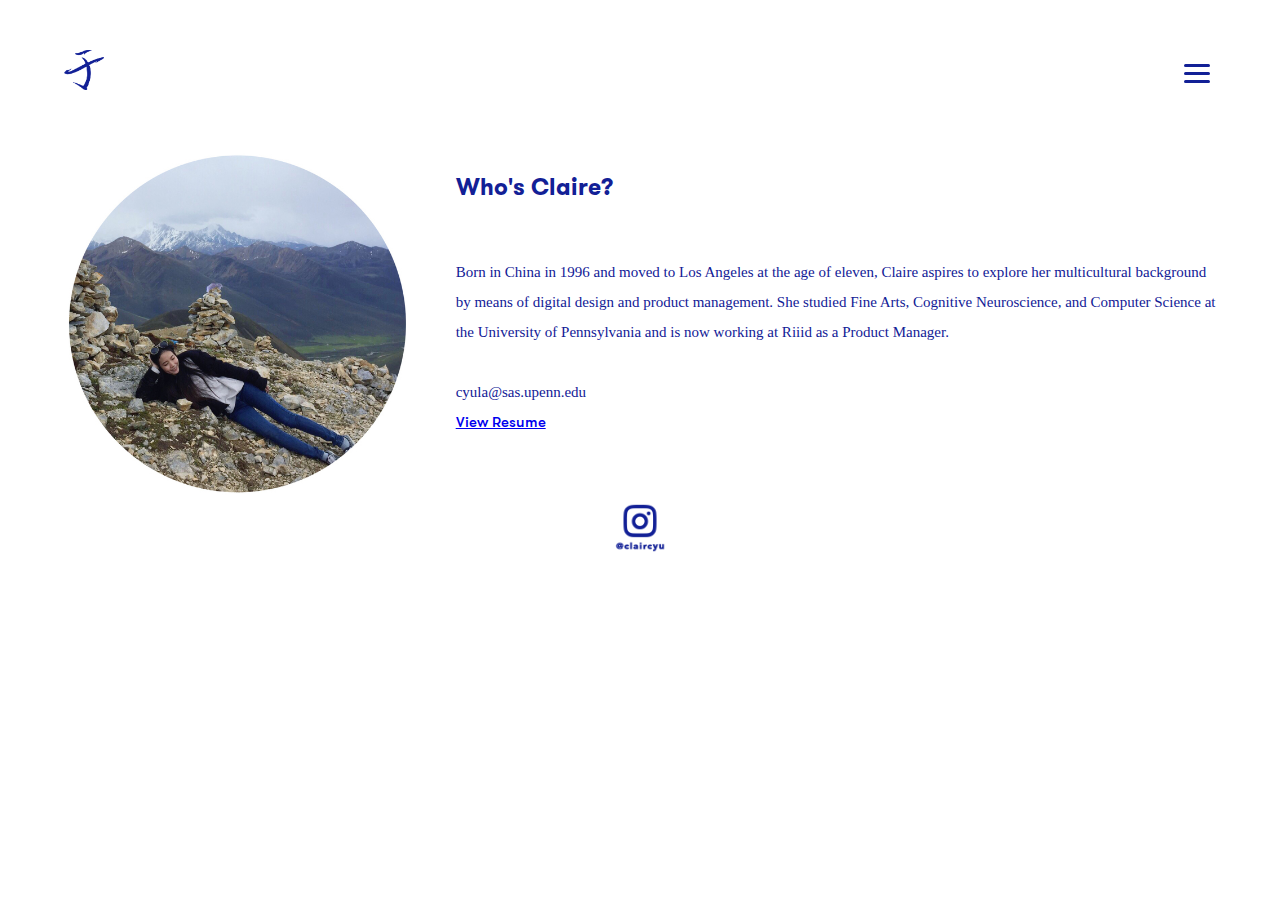
==== about.html @ 1104c62d "About Page Update" ====
<!doctype html>
<html>
    <head>
        <meta charset="utf-8">
        <title>Claire Chen</title>
        <link rel="shortcut icon" type="img/png" href="elements/MyLogo2.png">
        <link href="https://fonts.googleapis.com/css?family=Playfair+Display" rel="stylesheet">
        <link rel="stylesheet" type="text/css" href="main.css">
    </head>

    <body>
        <div class="header">
            <div class="logo">
                <a href="index.html">
                    <img src="elements/MyLogo2.png" width="40" height="40">
                </a>
            </div>

            <div class="menu">
                <button class="navicon">
                    <div id="nav-icon2" onclick="openClose()">
                        <span></span>
                        <span></span>
                        <span></span>
                        <span></span>
                        <span></span>
                        <span></span>
                    </div>
                </button>
            </div>
        </div>

        <div id="myNav" class="overlay">
            <div class="overlay-content">
                <a href="about.html">About</a>
                <a href="conceptart.html"> Conceptual Art </a>
                <a href="graphicDesign.html"> Graphic Design </a>
                <a href="illustration.html"> Illustrations </a>
                <a href="https://ooh-ooh-ooh.herokuapp.com"> 3D Modeling </a>
            </div>
        </div>

        <div class="aboutPage">
            <img src="elements/profile.jpg">

            <p>
                <span> Who's Claire? <br><br></span>

                Born in China in 1996 and moved to Los Angeles at the age of eleven, 
                Claire aspires to explore her multicultural background by means of 
                digital design and product management. She studied Fine Arts, Cognitive Neuroscience, 
                and Computer Science at the University of Pennsylvania and is now working at Riiid as
                a Product Manager. 
                <br><br>

                cyula@sas.upenn.edu <br>

                <a href="elements/Claire-Chen-Resume-2022.pdf"> 
                    View Resume
                </a>
            </p>

            
        </div>

        <a class="insta" href="https://www.instagram.com/claircyu/">
            <img src="elements/instalogo.png">
        </a>
       
        <script src="https://code.jquery.com/jquery-3.3.1.slim.min.js" integrity="sha256-3edrmyuQ0w65f8gfBsqowzjJe2iM6n0nKciPUp8y+7E=" crossorigin="anonymous"></script>
        <script src="index.js"></script>
    </body>

</html>
---- main.css ----
/* Page body margin and font size*/
body {
    font-size: 20px;
    margin: 150px 5% 3%;
    font-family: Avenir Next;
}

/* Font for header menu */
@font-face {
    font-family: headerFont;
    src: url('./elements/GTWalsheimBold.woff2');
}

@font-face {
    font-family: titleFont;
    src: url('./elements/GTWalsheimMedium.woff2');
}

/* Header content */
.header {  
    margin: 50px 0%;
    overflow: hidden;
    position: fixed;
    top: 0;
    width: 90%;
    display: flex;
    justify-content: space-between;
}

.menu {
    width: 63px;
    display: flex;
    justify-content: space-between;
    align-items: center;
}

.menu a:hover {
    color: #b94958;
}

/* Button and animation */
.navicon {
    border: none;
    background: transparent;
    outline: none;
    display: block;
    position: absolute;
    right: 0;
}

.navicon:hover {
    transform: skew(-15deg);
}

#nav-icon2 {
    width: 26px;
    height: 26px;
    position: relative;
    -webkit-transform: rotate(0deg);
    -moz-transform: rotate(0deg);
    -o-transform: rotate(0deg);
    transform: rotate(0deg);
    -webkit-transition: .5s ease-in-out;
    -moz-transition: .5s ease-in-out;
    -o-transition: .5s ease-in-out;
    transition: .5s ease-in-out;
    cursor: pointer;
}
  
#nav-icon2 span {
    display: block;
    position: absolute;
    height: 3px;
    width: 50%;
    background: #122096;
    opacity: 1;
    -webkit-transform: rotate(0deg);
    -moz-transform: rotate(0deg);
    -o-transform: rotate(0deg);
    transform: rotate(0deg);
    -webkit-transition: .25s ease-in-out;
    -moz-transition: .25s ease-in-out;
    -o-transition: .25s ease-in-out;
    transition: .25s ease-in-out;
}
  
#nav-icon2 span:nth-child(even) {
    left: 50%;
    border-radius: 0 9px 9px 0;
}
  
#nav-icon2 span:nth-child(odd) {
    left: 0px;
    border-radius: 9px 0 0 9px;
}
  
#nav-icon2 span:nth-child(1), #nav-icon2 span:nth-child(2) {
    top: 4px;
}
  
#nav-icon2 span:nth-child(3), #nav-icon2 span:nth-child(4) {
    top: 12px;
}
  
#nav-icon2 span:nth-child(5), #nav-icon2 span:nth-child(6) {
    top: 20px;
}
  
#nav-icon2.open span:nth-child(1),#nav-icon2.open span:nth-child(6) {
    -webkit-transform: rotate(45deg);
    -moz-transform: rotate(45deg);
    -o-transform: rotate(45deg);
    transform: rotate(45deg);
}
  
#nav-icon2.open span:nth-child(2),#nav-icon2.open span:nth-child(5) {
    -webkit-transform: rotate(-45deg);
    -moz-transform: rotate(-45deg);
    -o-transform: rotate(-45deg);
    transform: rotate(-45deg);
}
  
#nav-icon2.open span:nth-child(1) {
    left: 2px;
    top: 7px;
}
  
#nav-icon2.open span:nth-child(2) {
    left: calc(50% - 2px);
    top: 7px;
}
  
#nav-icon2.open span:nth-child(3) {
    left: -50%;
    opacity: 0;
}
  
#nav-icon2.open span:nth-child(4) {
    left: 100%;
    opacity: 0;
}
  
#nav-icon2.open span:nth-child(5) {
    left: 2px;
    top: 16px;
}
  
#nav-icon2.open span:nth-child(6) {
    left: calc(50% - 2px);
    top: 16px;
}

/* Dropdown menu */
.overlay {
    height: 0%;
    width: 100%;
    position: fixed;
    z-index: 1;
    top: 120px;
    left: 0;
    background-color: rgb(18,32,150);
    background-color: rgba(18,32,150, 0.9);
    overflow-y: hidden;
    transition: 0.5s;
}

.overlay-content {
    position: relative;
    top: 25%;
    width: 100%;
    text-align: center;
}

.overlay a {
    padding: 8px;
    text-decoration: none;
    color: white;
    display: block;
    transition: 0.3s;
    font-family: headerFont;
    font-size: 20px;
}

.overlay a:hover, .overlay a:focus {
    color: #f1f1f1;
}

/* Videos  */
.graphics {
    display: flex;
    justify-content: space-between;
    margin: 10% 0 3%;
} 

.graphic {
    width: 13%;
    min-width: 100px;
}

.graphic video {
    display: none;
    width: 100%;
}

.graphic img {
    width: 100%;
}

/* Main page content */

.row1 {
    margin-right: 20%;
    margin-left: 3%;
    margin-bottom: -7%;
    display: flex;
    justify-content: space-between;
}

.row2 {
    display: flex;
    margin-bottom: -7%;
    justify-content: center;
}

.row3 {
    margin-left: 20%;
    margin-right: 3%;
    display: flex;
    justify-content: space-between;
}

.content img {
    width: 100%;
    display: block;
    -moz-transition: all 0.3s;
    -webkit-transition: all 0.3s;
    transition: all 0.3s;
}

.middle{
    transition: 0.3s ease;
    opacity: 0;
    position: absolute;
    top: 50%;
    left: 50%;
    transform: translate(-50%, -50%);
    -ms-transform: translate(-50%, -50%);
    text-align: center;
}

.content a {
    overflow: hidden;
}

.content a:hover img {
    transform: scale(1.3);
    /* filter: brightness(50%); */
    opacity: 0.2;
}

.content a:hover .middle {
    opacity: 1;
}

.text {
    color: #0b1861;
    font-size: 120%;
    font-family: headerFont;
}

.T, .I, .C, .A {
    position: relative;
    width: 25%;
}

.G {
    position: relative;
    width: 18%;
}

/* Footer */
.insta {
    display: flex;
    justify-content: center;
}

.insta img {
    width: 5%;
    height: 5%;
}

/* Illustration, graphic design, and conceptual art page */

/* titles */
.illustrationsTitle, .graphicDesignTitle, .conceptualArtTitle {
    text-align: center;
    color: #122096;
    font-family: headerFont;
    margin: 10% 0;
    font-size: 23px;
}

/* text */
.graphicDesign p, .conceptualArt p, .holzerDesign p {
    text-align: initial;
    /* font-family: 'Playfair Display', serif; */
    color: #122096;
    margin-top: auto;
    margin-bottom: 3%;
    line-height: 2;
    font-size: 15px;
} 

/* subtitle */
.graphicDesign span, .conceptualArt span, .holzerDesign span {
    font-family: Avenir Next;
    font-size: 17px;
}

/* each row */
.graphicDesign div, .conceptualArt div {
    display: flex;
    justify-content: space-between;
    margin-bottom: 2%;
}

/* shadow */
.graphicDesign img, .conceptualArt img, .illustrations img, .holzerDesign img, .holzerDesign video {
    box-shadow: 10px 10px 10px rgba(0, 0, 0, .1);
}

/* illustrations imgs */
/* divs */
.first, .second, .third, .fourth, .fifth, .sixth {
    display: flex;
    justify-content: space-around;
    margin-bottom: 3%;
}

.illustrations img, .illustrations video, .illustrations gif {
    width: 100%;
    display: block;
}

.wolf {
    width: 28%;
}

.animals {
    width: 28%;
}

.girl {
    width: 35%;
}

.albumCover, .piggy, .love1 {
    width: 30%;
}

.jesus, .cake, .love2 {
    width: 30%;
}

.dragon {
    width: 32%;
}

.rebel {
    width: 30%;
}

.zack {
    width: 26%;
}

.hateful {
    width: 28%;
}

.fish {
    width: 53%;
}

.stranger {
    width: 80%;
}

/* graphic design page */
.perch1 {
    width: 50%;
    height: 50%;
}

.perch2 {
    width: 45%;
    height: 45%;
}

.tairis1 {
    width: 50%;
    height: 50%;
}

.tairis2 {
    width: 45%;
    height: 45%;
}

.yes img {
    width: 23%;
    height: 23%;
}

.penn1 {
    width: 60%;
    height: 60%;
}

.penn2 {
    width: 35%;
    height: 35%;
}

.heyday1 {
    width: 50%;
    height: 50%;
}

.heyday2 {
    width: 45%;
    height: 45%;
}

/* concept art imgs */
/* Margin is either 2 or 4%; Title right = margin-right */

.final {
    width: 55%;
    height: 55%;
}

.final2 {
    width: 40%;
    height: 40%;  
}

/* .mhe {
    display: flex;
    justify-content: flex-end;
    align-items: flex-end;
} */

.claire1 {
    width: 45%;
    height: 45%;
}

.claire2 {
    width: 50%;
    height: 50%;
}

.islandimg {
    width: 50%;
    height: 50%;
}

.islandgif {
    width: 45%;
    height: 45%;
}

.missing img {
    width: 31%;
    height: 31%;
}

.missing2 img {
    width: 100%;
    height: 100%;
}

.chinatown img {
    width: 23%;
    height: 23%;
}

.hsh img {
    width: 47%;
    height: 47%;
}

.wings img {
    width: 47%;
    height: 47%;
}


/* Holzer section */
.holzerDesign div {
    margin-bottom: 2%;
}

.catalogue div, .poster, .promo, .website {
    margin-bottom: 2%;
    display: flex;
    justify-content: space-between;
}


.work1 img {
    width: 40%;
    height: 40%;
    margin-right: 4%;
}

.work2 img {
    width: 30%;
    height: 30%;
}

.spread img {
    width: 100%;
    height: 100%;
}

.work3 img {
    width: 80%;
    height: 80%;
}

.poster img {
    width: 100%;
    height: 100%;
}

.promo video, .website video {
    margin: 0 17%;
    width: 70%;
    height: 70%;
}

/* About page */
.aboutPage {
    display: flex;
    justify-content: space-between;
    color: #122096;
    line-height: 2;
}

.aboutPage span {
    font-family: headerFont;
    font-size: 23px;
}

.aboutPage img {
    width: 30%;
    height: 30%;
    margin-right: 4%;
}

.aboutPage p {
    font-size: 15px;
}


.aboutPage a {
    font-family: titleFont;
    font-size: 15px;
}

.mobile1, .mobile2, .mobile3 {
    display: none;
}

/* Mobile setup */
@media screen and (max-width: 800px) {
    /* main */
    .content {
        display: flex;
        flex-direction: column;
        margin: 0 0 0 0;
    }

    .row1 a, .row3 a {
        width: 100%;
        margin-bottom: 5%;
        margin-top: 5%;
    }

    .row2 a {
        width: 40%;
    }

    .graphics {
        visibility: hidden;
        height: 0;
    }

    /* concept art, illustrations */
    .mobile2 img {
        margin: 0;
    }

    .illustrations div, .graphicDesign div, .holzerDesign div, .conceptualArt div, .conceptualArt p, .graphicDesign p, .holzerDesign p {
        display: none;
    }

    .mobile1, .mobile2, .mobile3 {
        color: #122096;
        display: block;
        line-height: 2;
        font-size: 15px;
        margin-bottom: 10%;
    }

    .mobile1 img, .mobile1 video, .mobile2 img, .mobile3 img, .mobile3 video {
        width: 100%;
        box-shadow: 10px 10px 10px rgba(0, 0, 0, .1);
    }

    .mobile1 span, .mobile2 span, .mobile3 span {
        font-size: 17px;
        font-family: Avenir Next;
    }
}

@media screen and (max-height: 450px) {
    .overlay {overflow-y: auto;}
    .overlay a {font-size: 20px}
    .overlay .closebtn {
      font-size: 40px;
      top: 15px;
      right: 35px;
    }
}
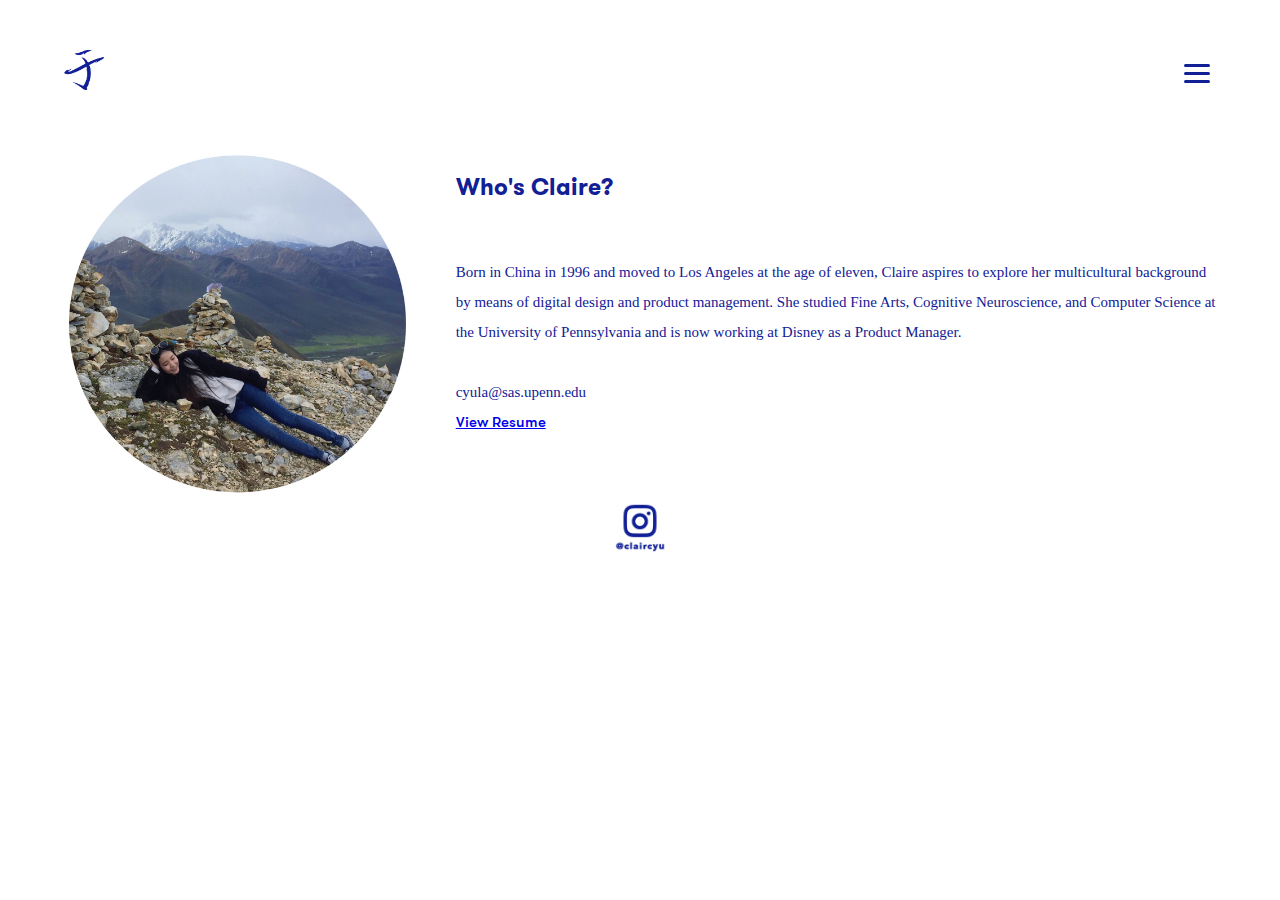
==== commit 110a0983: "Job and Resume Update" ====
--- a/about.html
+++ b/about.html
@@ -49,8 +49,7 @@
                 Born in China in 1996 and moved to Los Angeles at the age of eleven, 
                 Claire aspires to explore her multicultural background by means of 
                 digital design and product management. She studied Fine Arts, Cognitive Neuroscience, 
-                and Computer Science at the University of Pennsylvania and is now working at Riiid as
-                a Product Manager. 
+                and Computer Science at the University of Pennsylvania and is now working at Disney as a Product Manager. 
                 <br><br>
 
                 cyula@sas.upenn.edu <br>
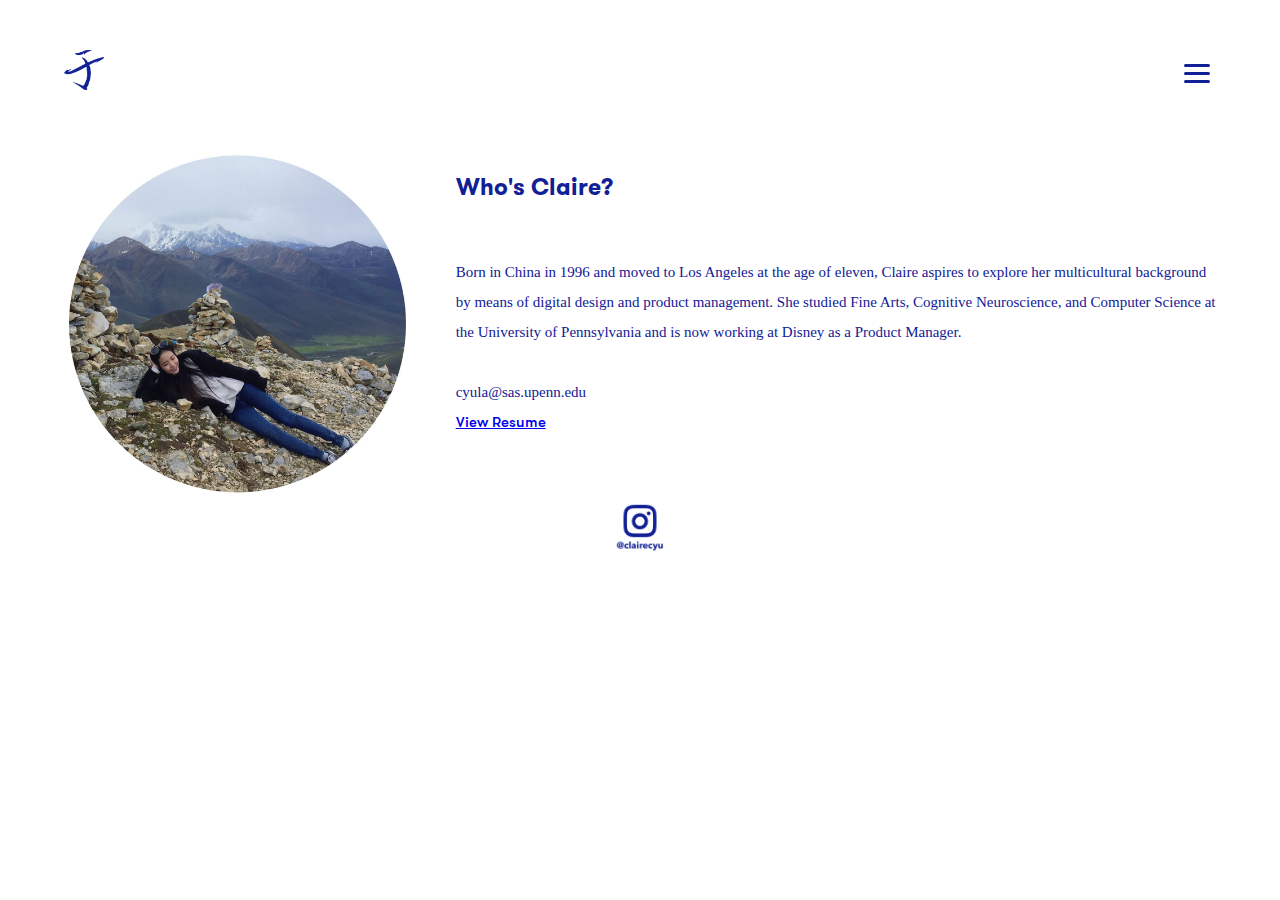
==== commit 1f4c6213: "Update Mobile Layout" ====
--- a/about.html
+++ b/about.html
@@ -6,6 +6,7 @@
         <link rel="shortcut icon" type="img/png" href="elements/MyLogo2.png">
         <link href="https://fonts.googleapis.com/css?family=Playfair+Display" rel="stylesheet">
         <link rel="stylesheet" type="text/css" href="main.css">
+        <meta name="viewport" content="width=device-width, initial-scale=1">
     </head>
 
     <body>
@@ -62,7 +63,7 @@
             
         </div>
 
-        <a class="insta" href="https://www.instagram.com/claircyu/">
+        <a class="insta" href="https://www.instagram.com/clairecyu/">
             <img src="elements/instalogo.png">
         </a>
        
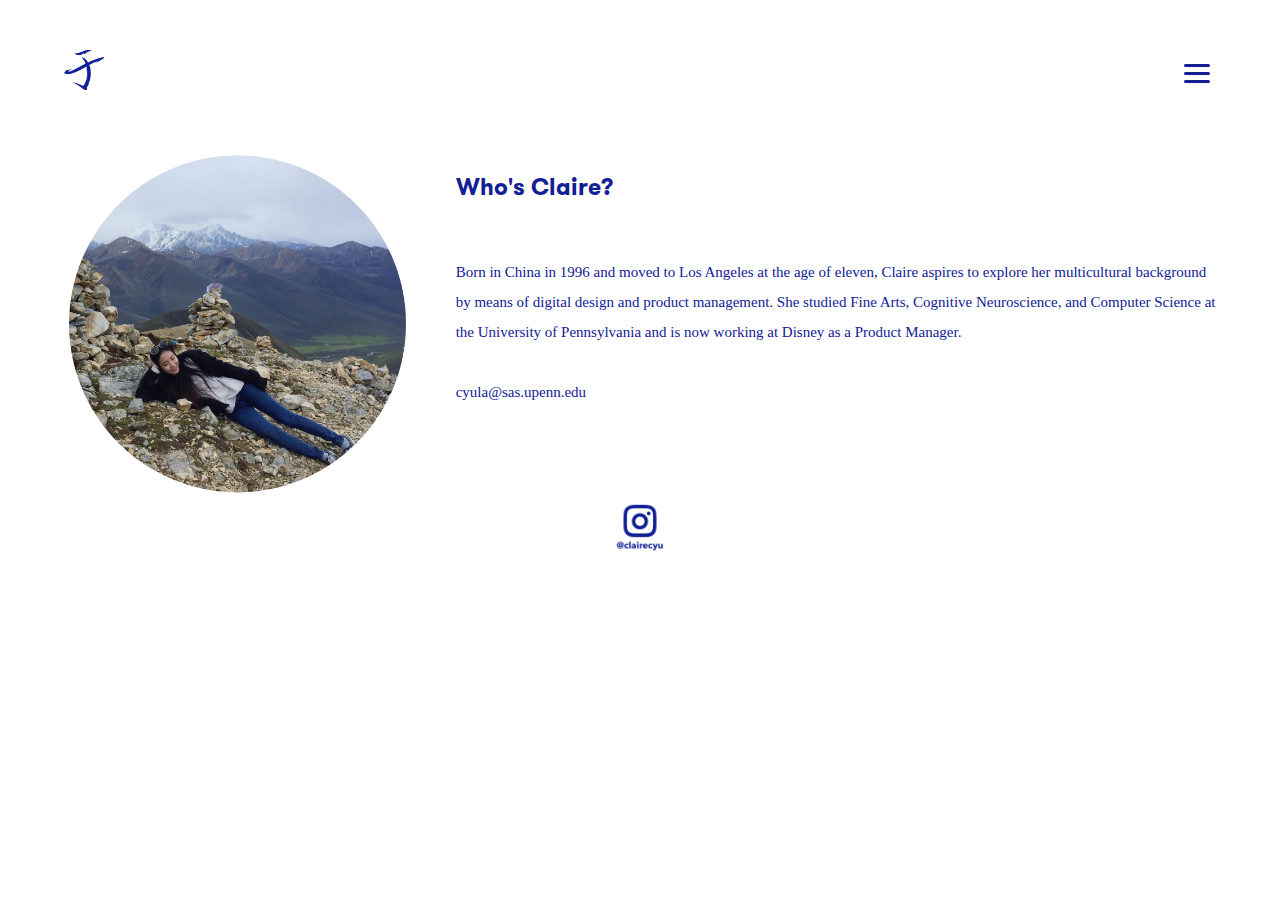
==== commit c6bab71b: "Update about.html" ====
--- a/about.html
+++ b/about.html
@@ -54,10 +54,6 @@
                 <br><br>
 
                 cyula@sas.upenn.edu <br>
-
-                <a href="elements/Claire-Chen-Resume-2022.pdf"> 
-                    View Resume
-                </a>
             </p>
 
             
@@ -71,4 +67,4 @@
         <script src="index.js"></script>
     </body>
 
-</html>+</html>
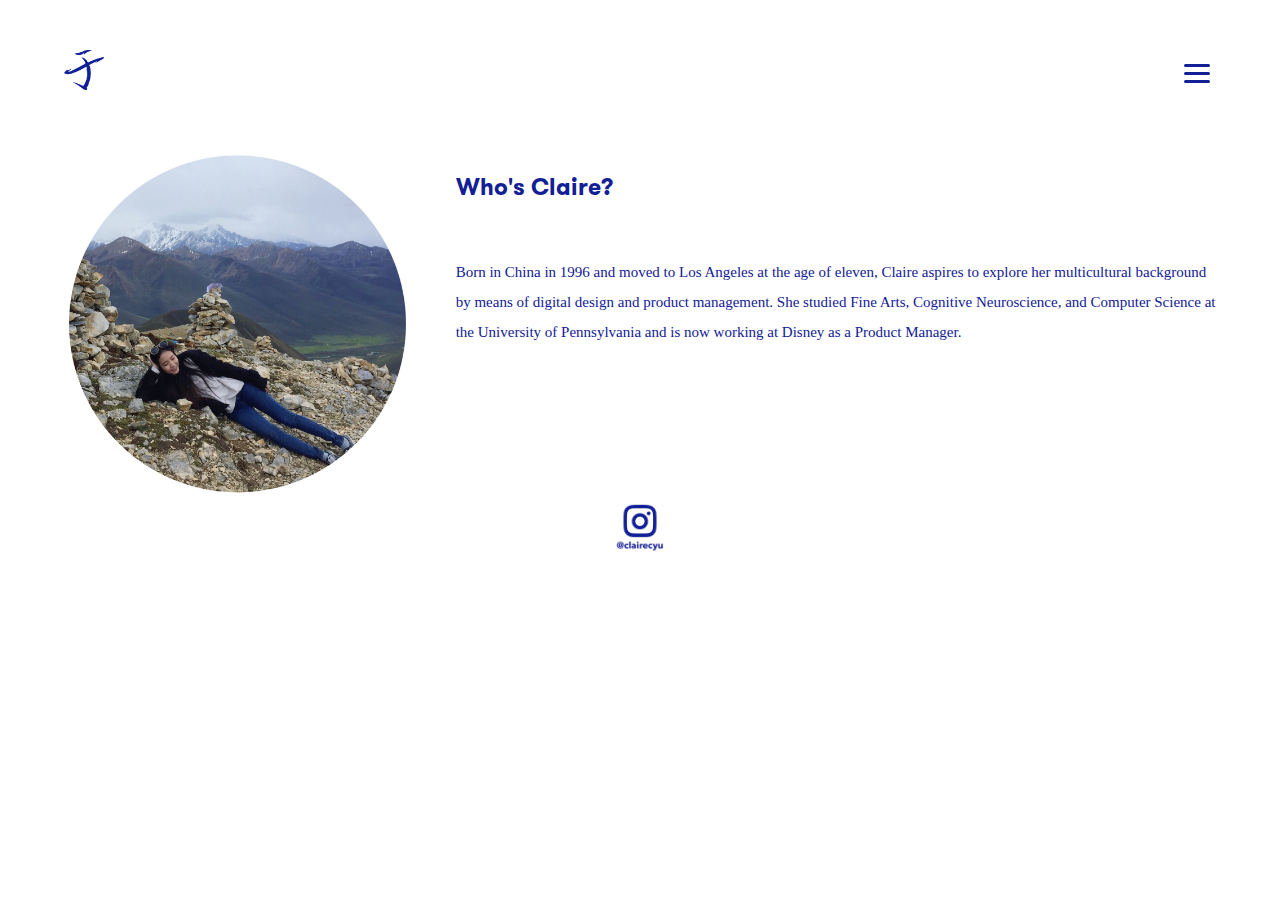
==== commit 8936e6a3: "Update about.html" ====
--- a/about.html
+++ b/about.html
@@ -52,8 +52,6 @@
                 digital design and product management. She studied Fine Arts, Cognitive Neuroscience, 
                 and Computer Science at the University of Pennsylvania and is now working at Disney as a Product Manager. 
                 <br><br>
-
-                cyula@sas.upenn.edu <br>
             </p>
 
             
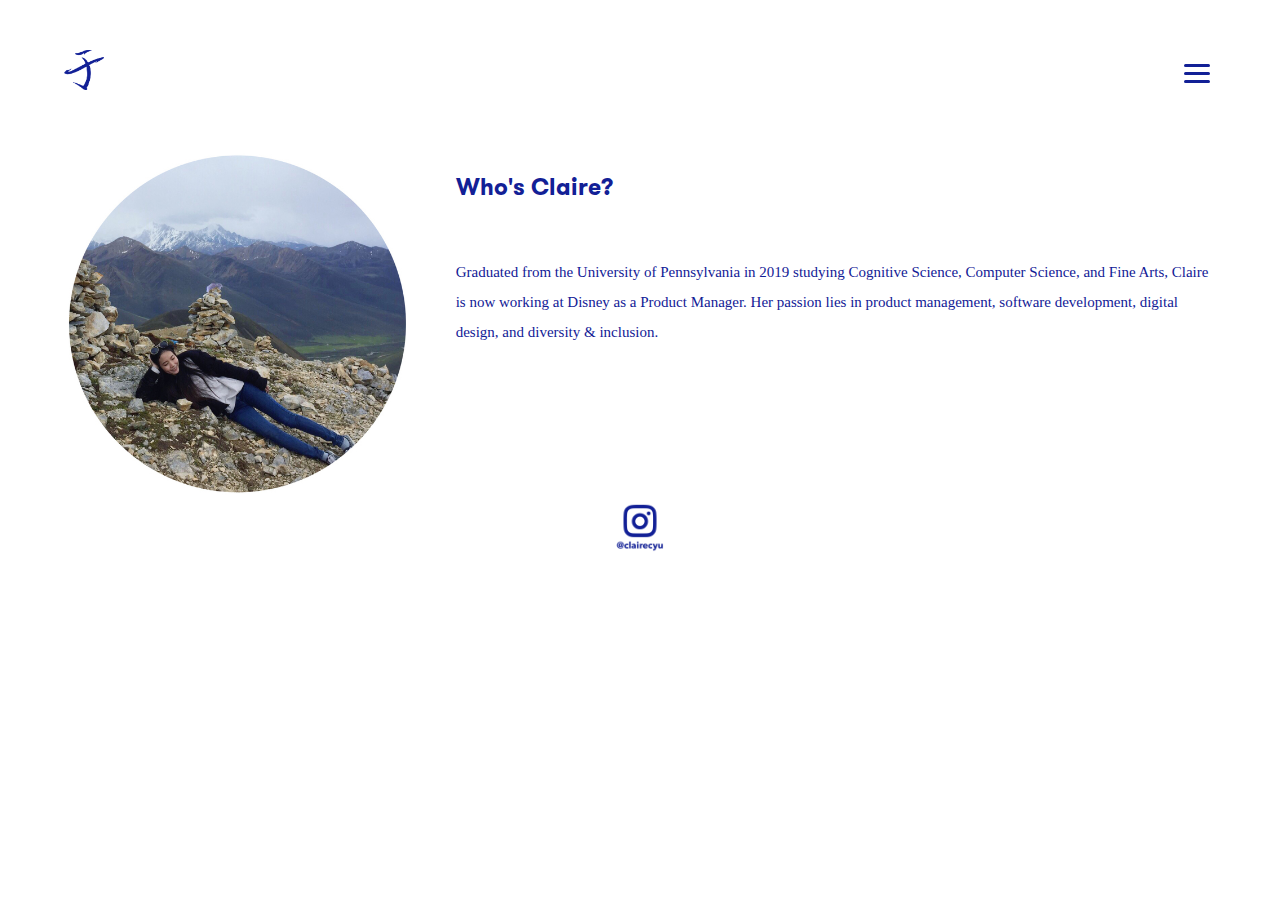
==== commit 147d70c8: "Update about.html" ====
--- a/about.html
+++ b/about.html
@@ -46,11 +46,9 @@
 
             <p>
                 <span> Who's Claire? <br><br></span>
-
-                Born in China in 1996 and moved to Los Angeles at the age of eleven, 
-                Claire aspires to explore her multicultural background by means of 
-                digital design and product management. She studied Fine Arts, Cognitive Neuroscience, 
-                and Computer Science at the University of Pennsylvania and is now working at Disney as a Product Manager. 
+                Graduated from the University of Pennsylvania in 2019 studying Cognitive Science, Computer Science, and Fine Arts, 
+                Claire is now working at Disney as a Product Manager. Her passion lies in product management, software development, 
+                digital design, and diversity & inclusion.
                 <br><br>
             </p>
 
